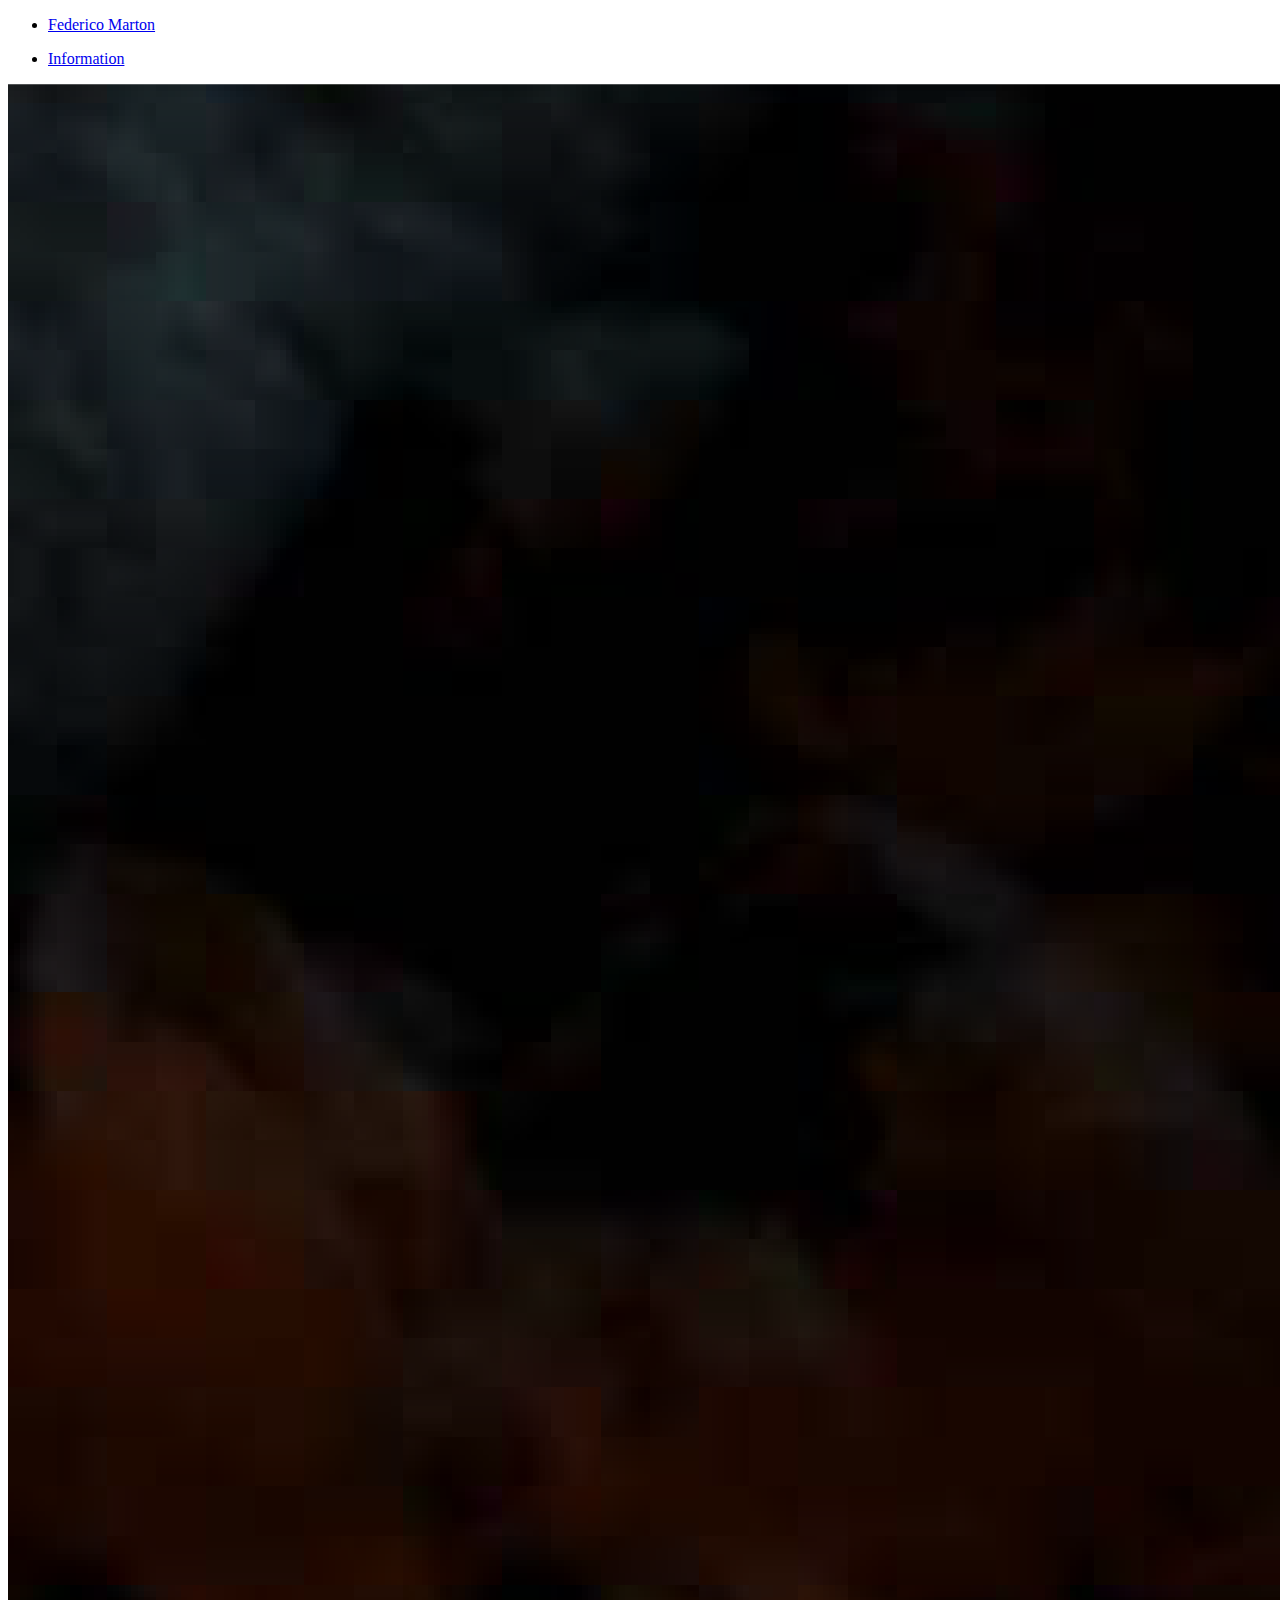
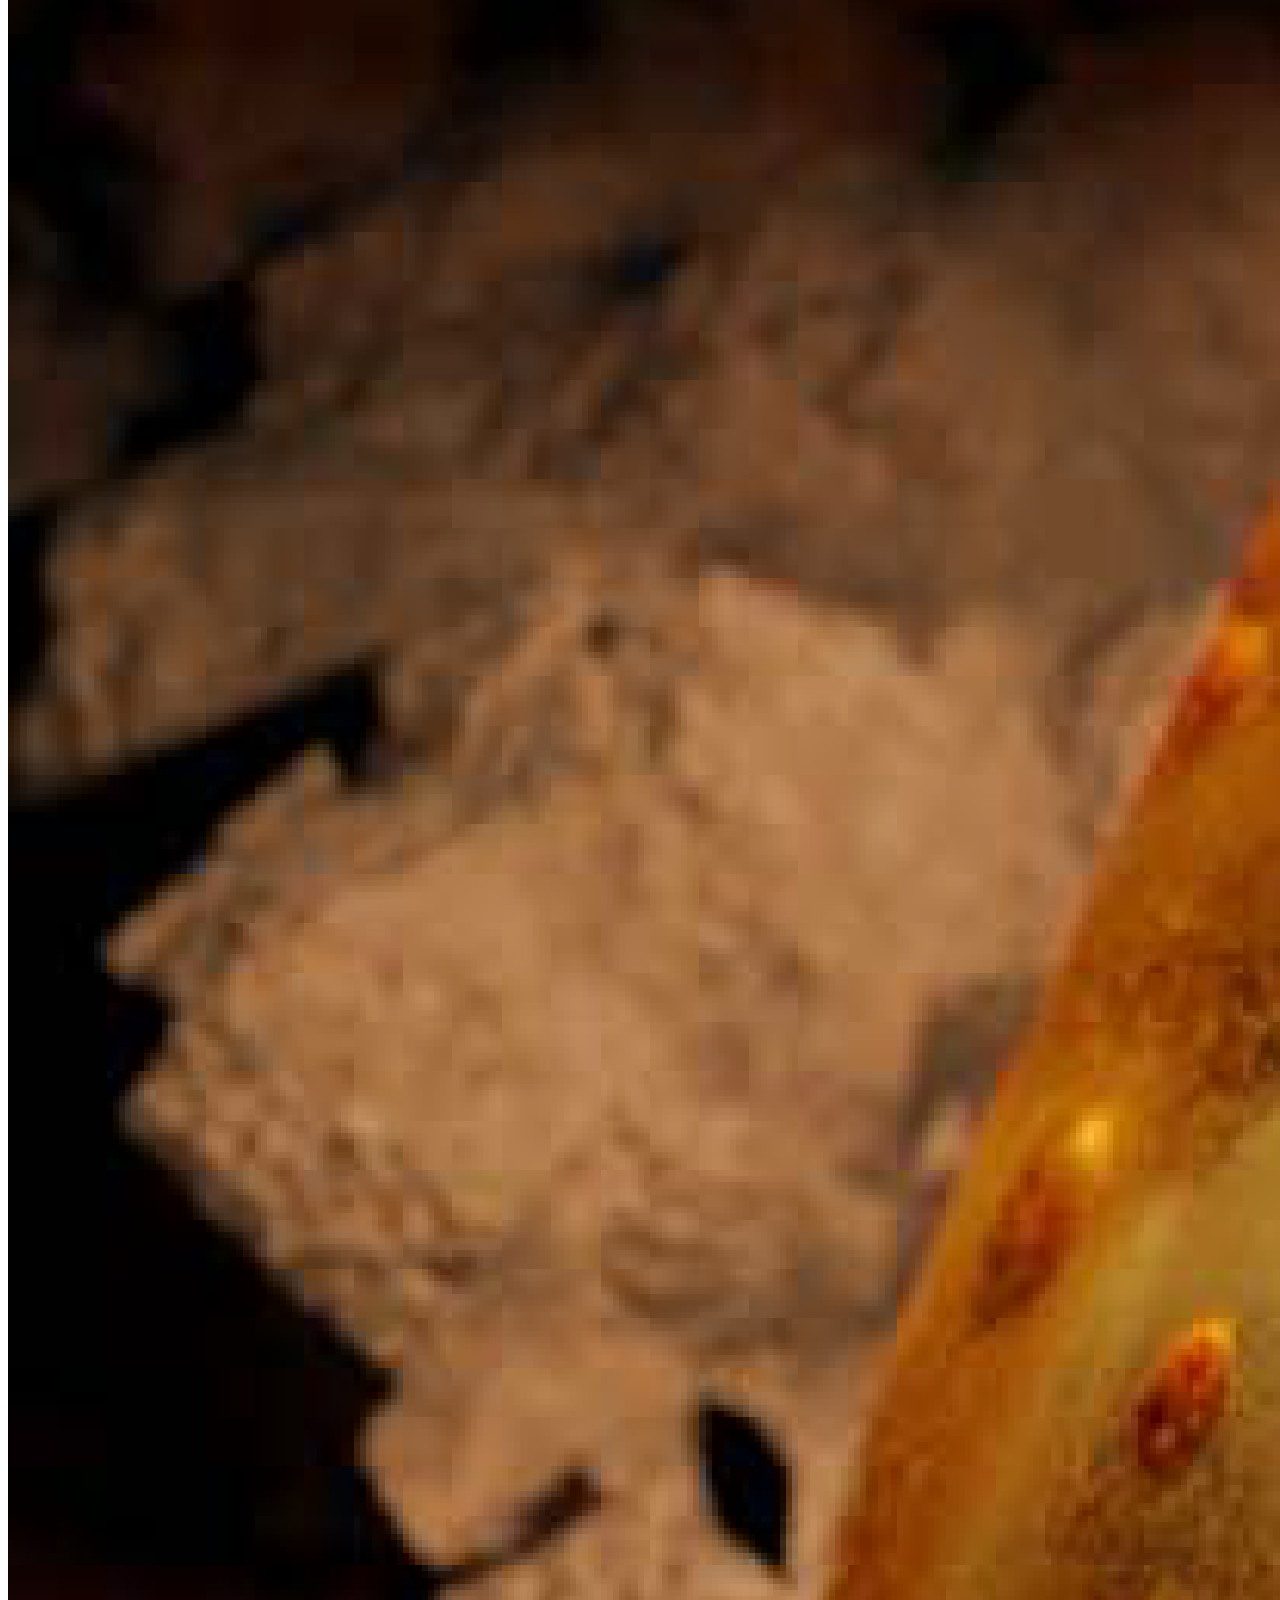
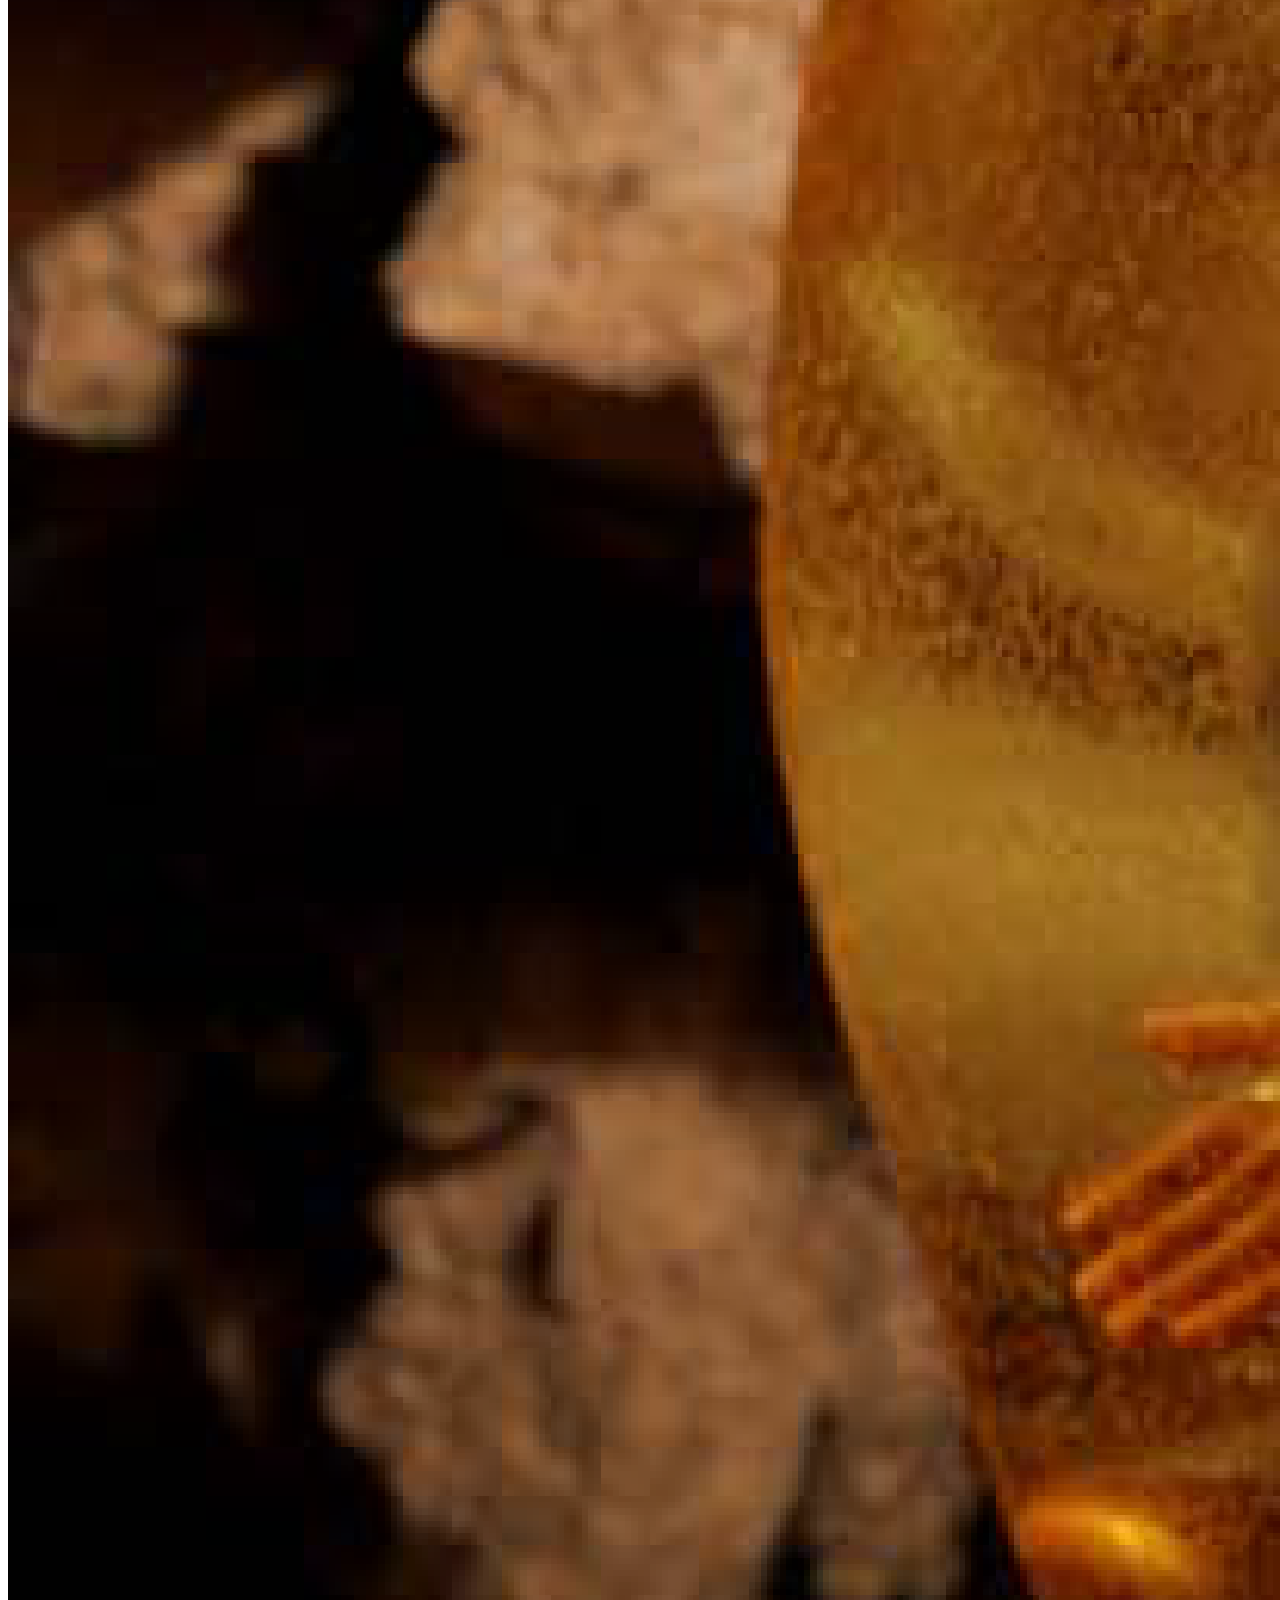
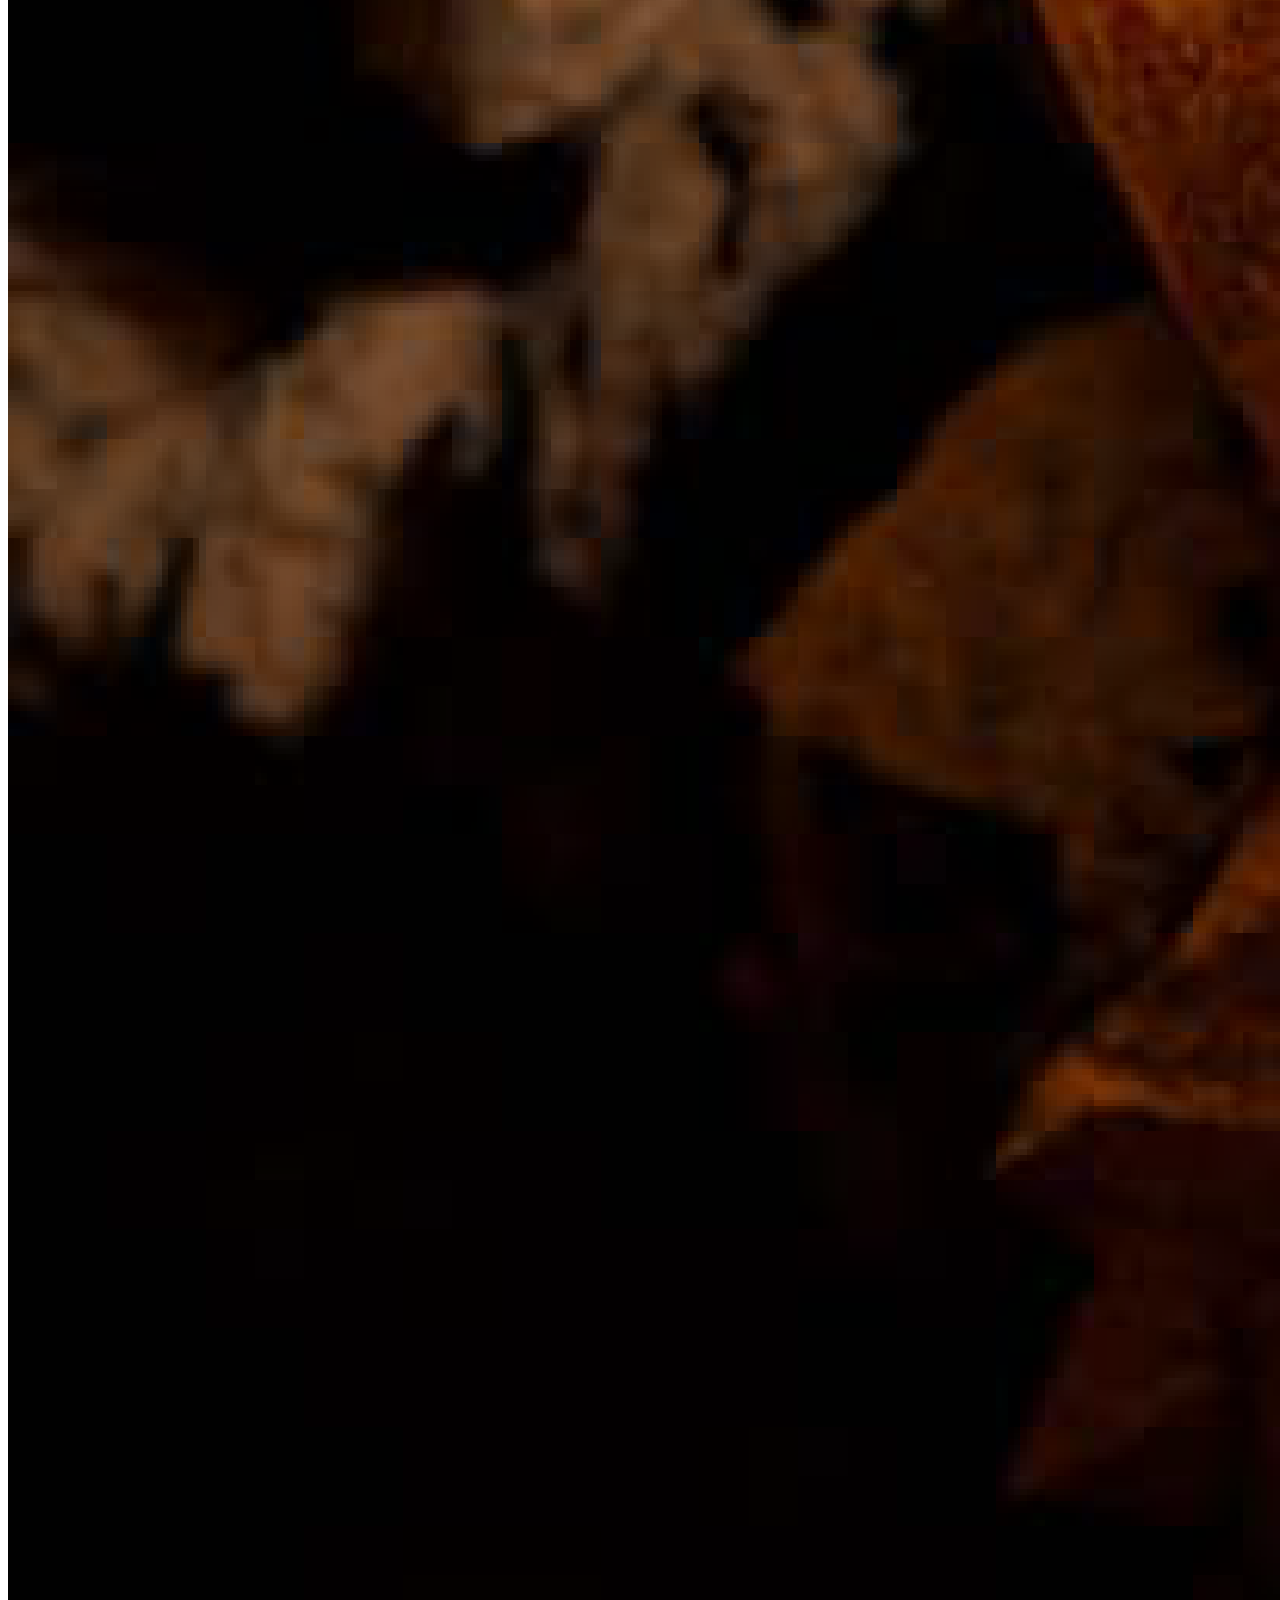
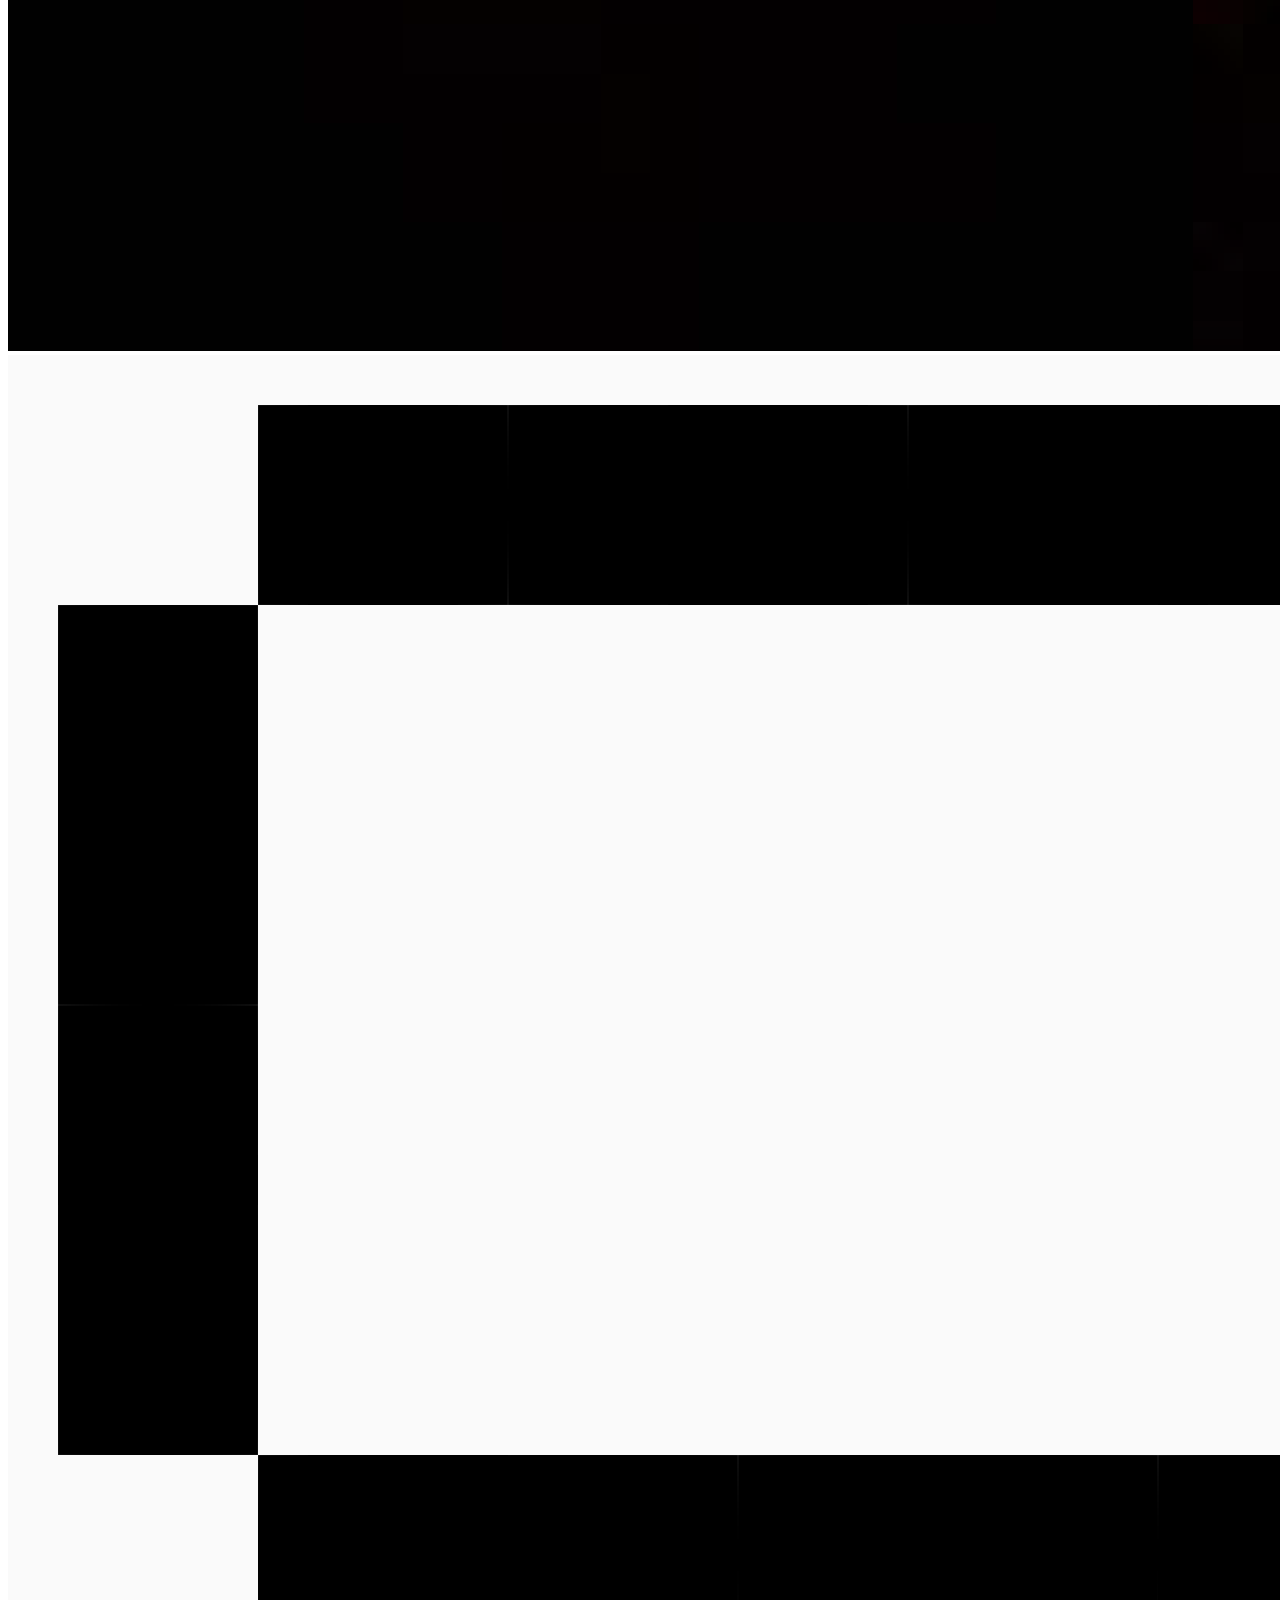
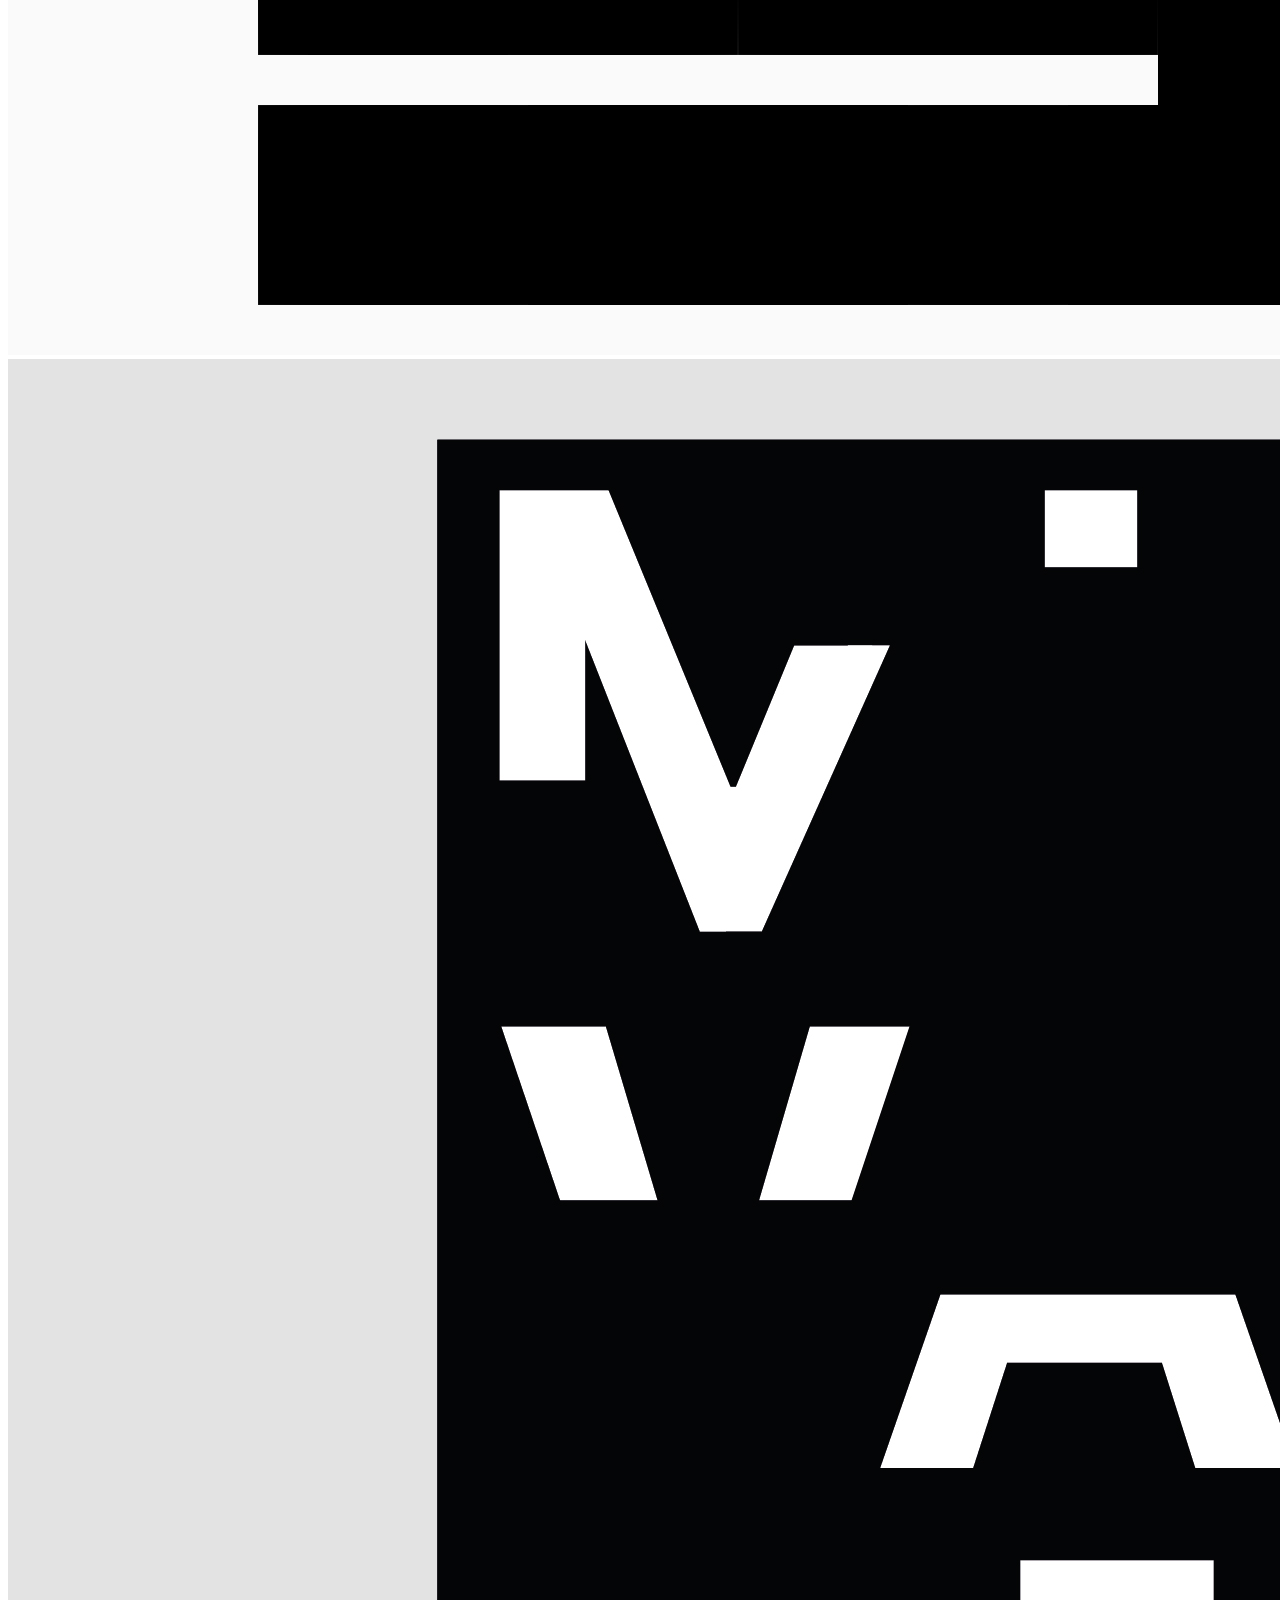
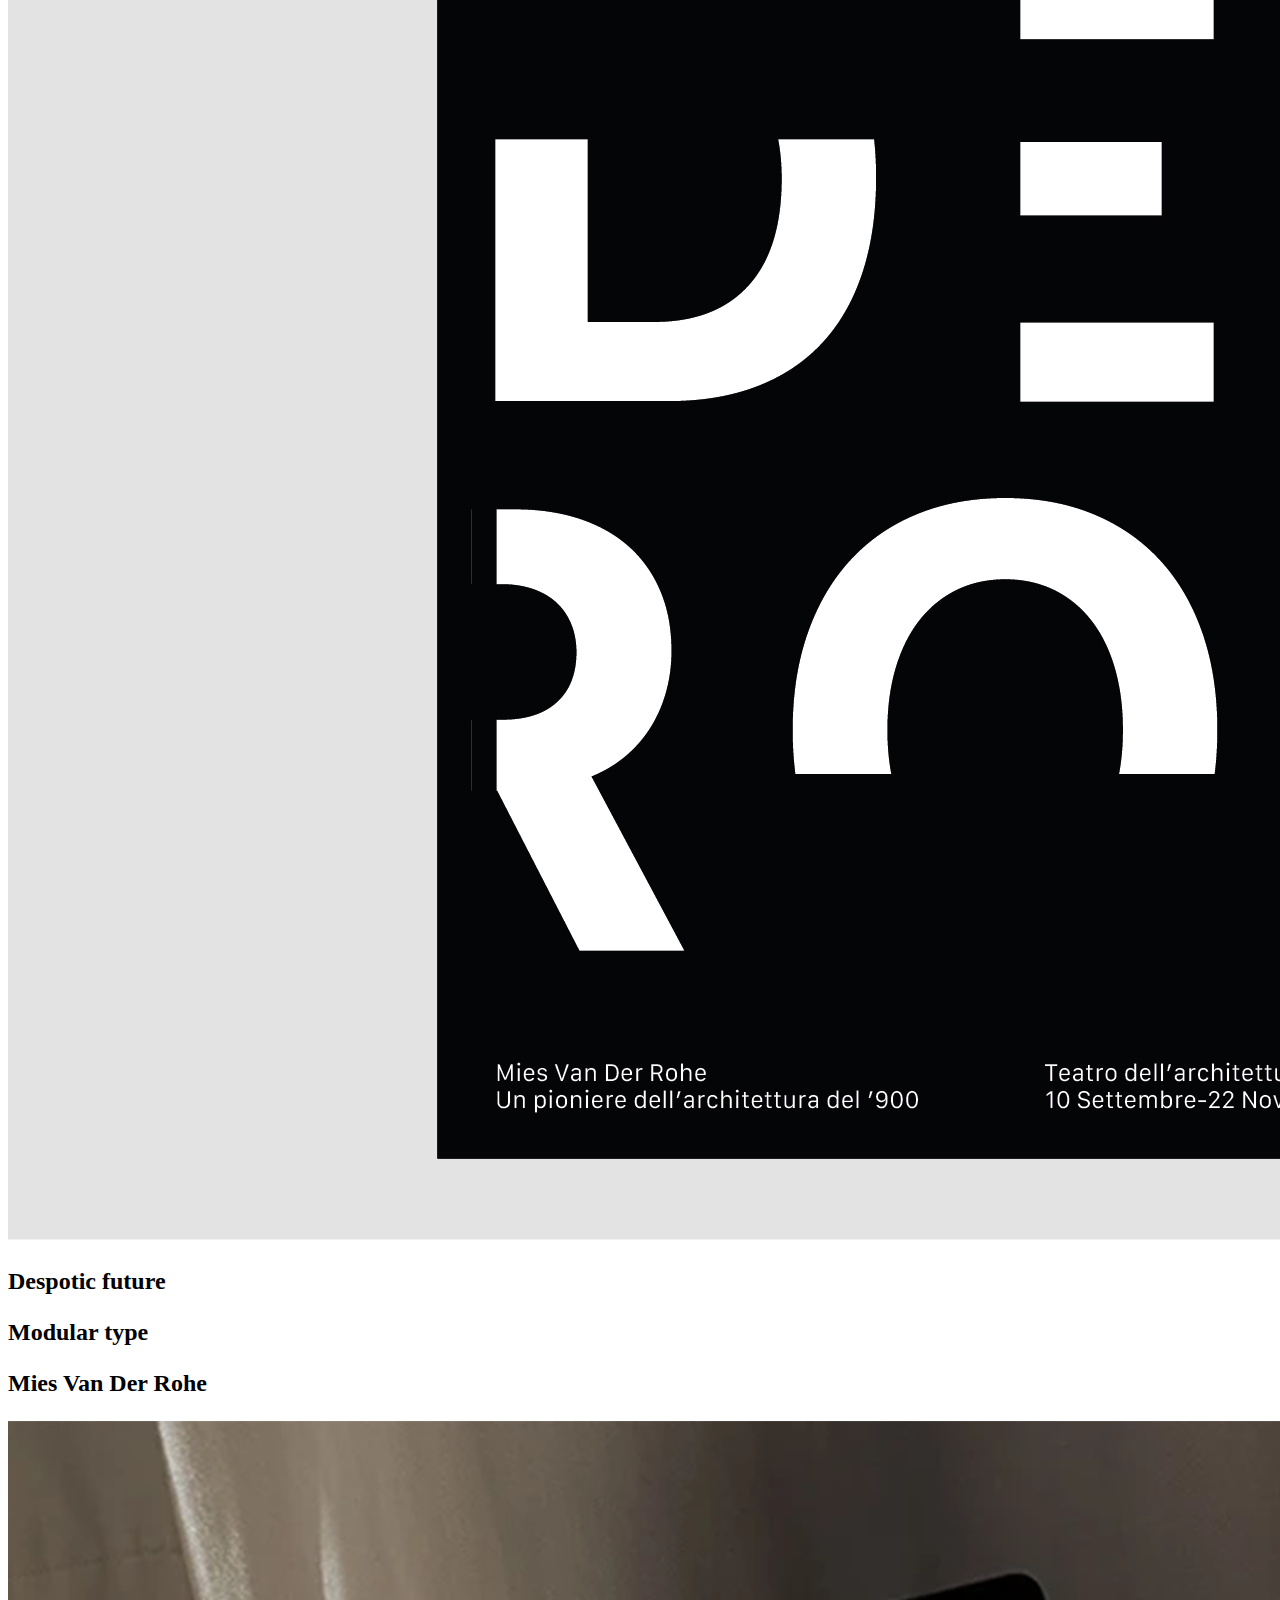
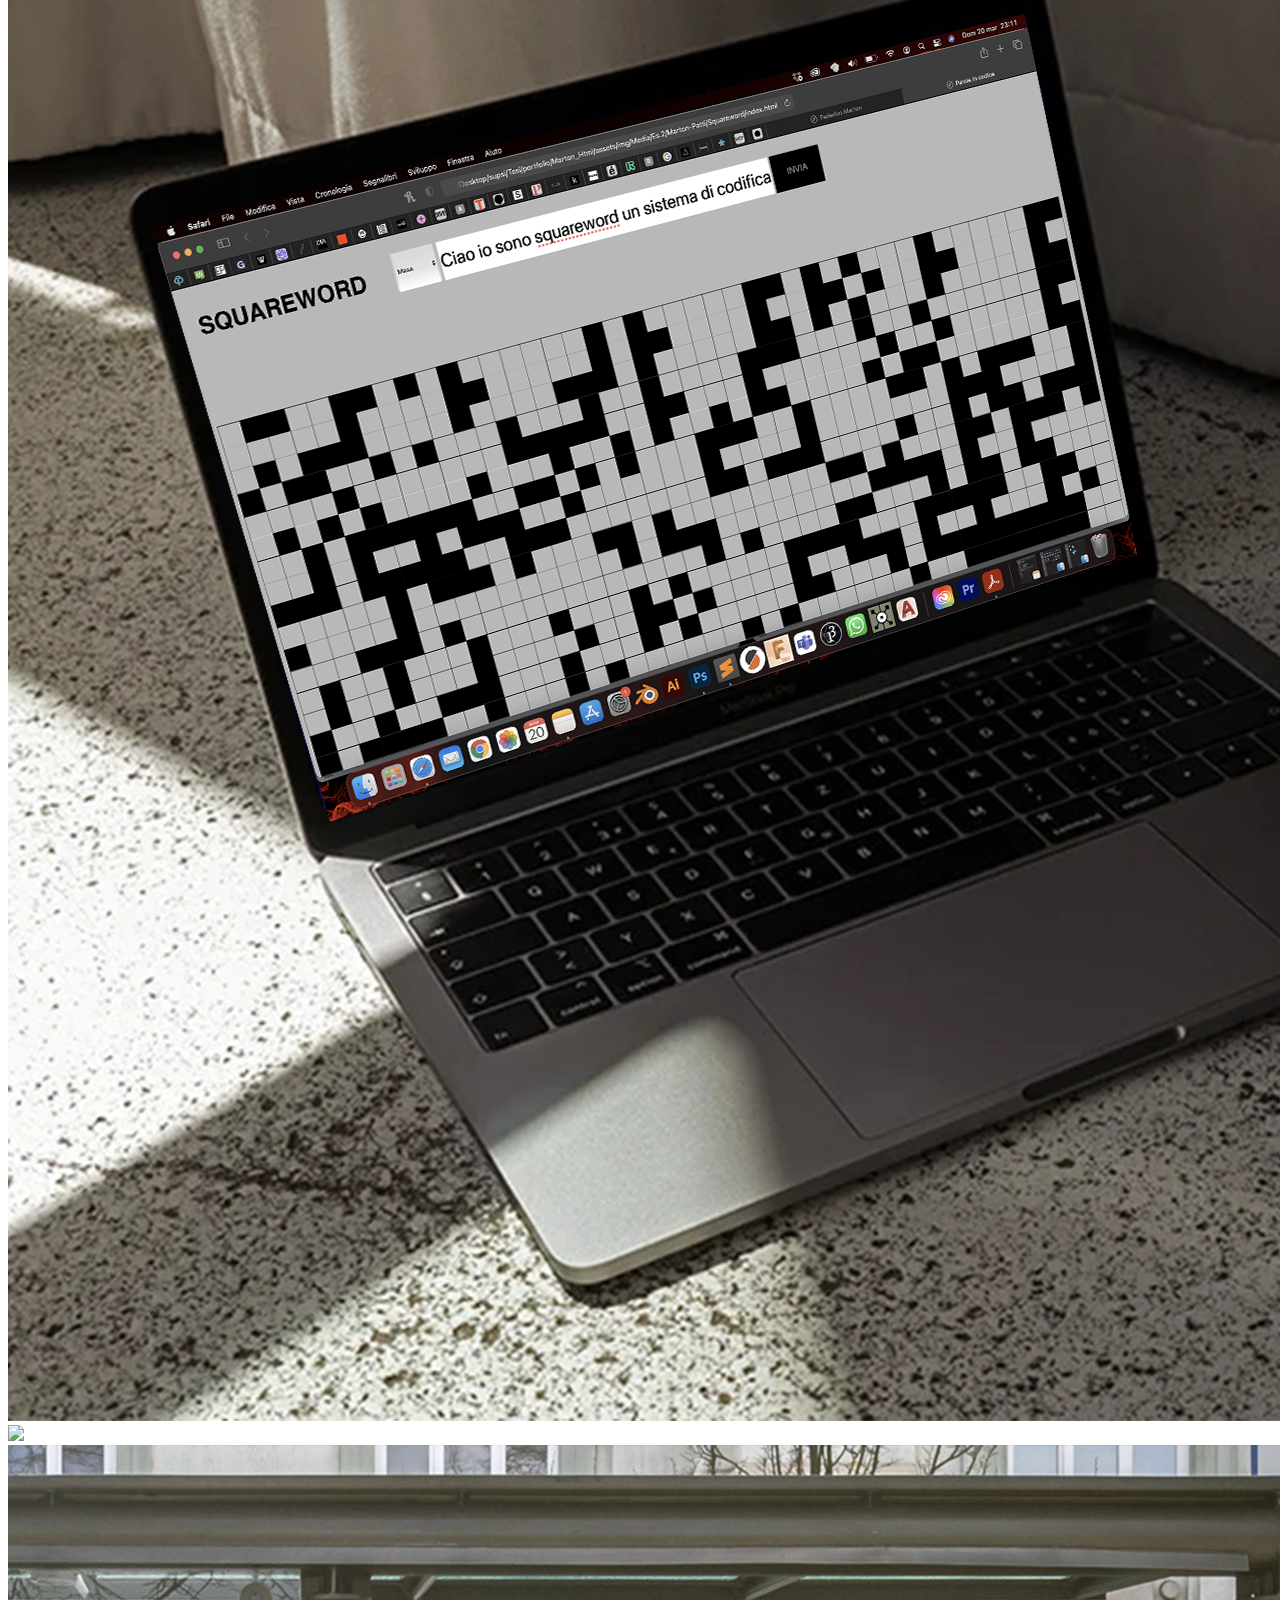
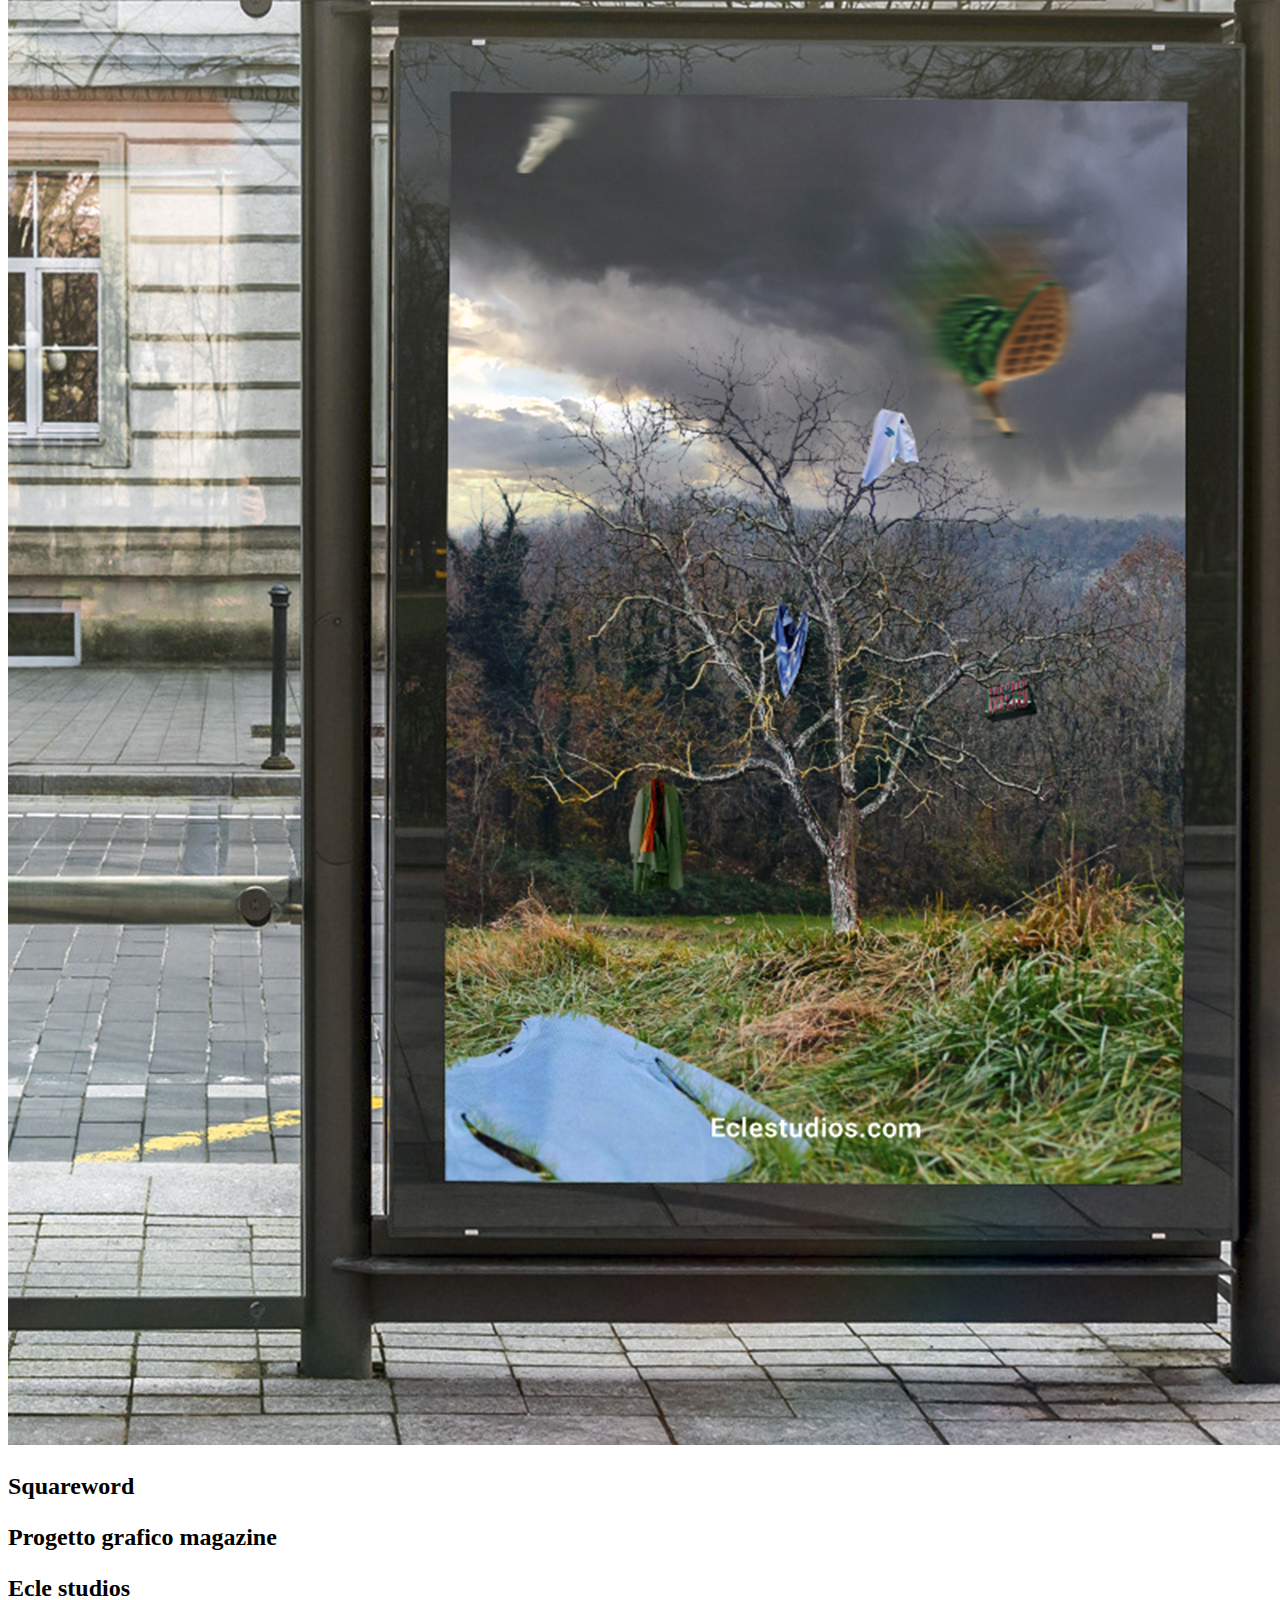
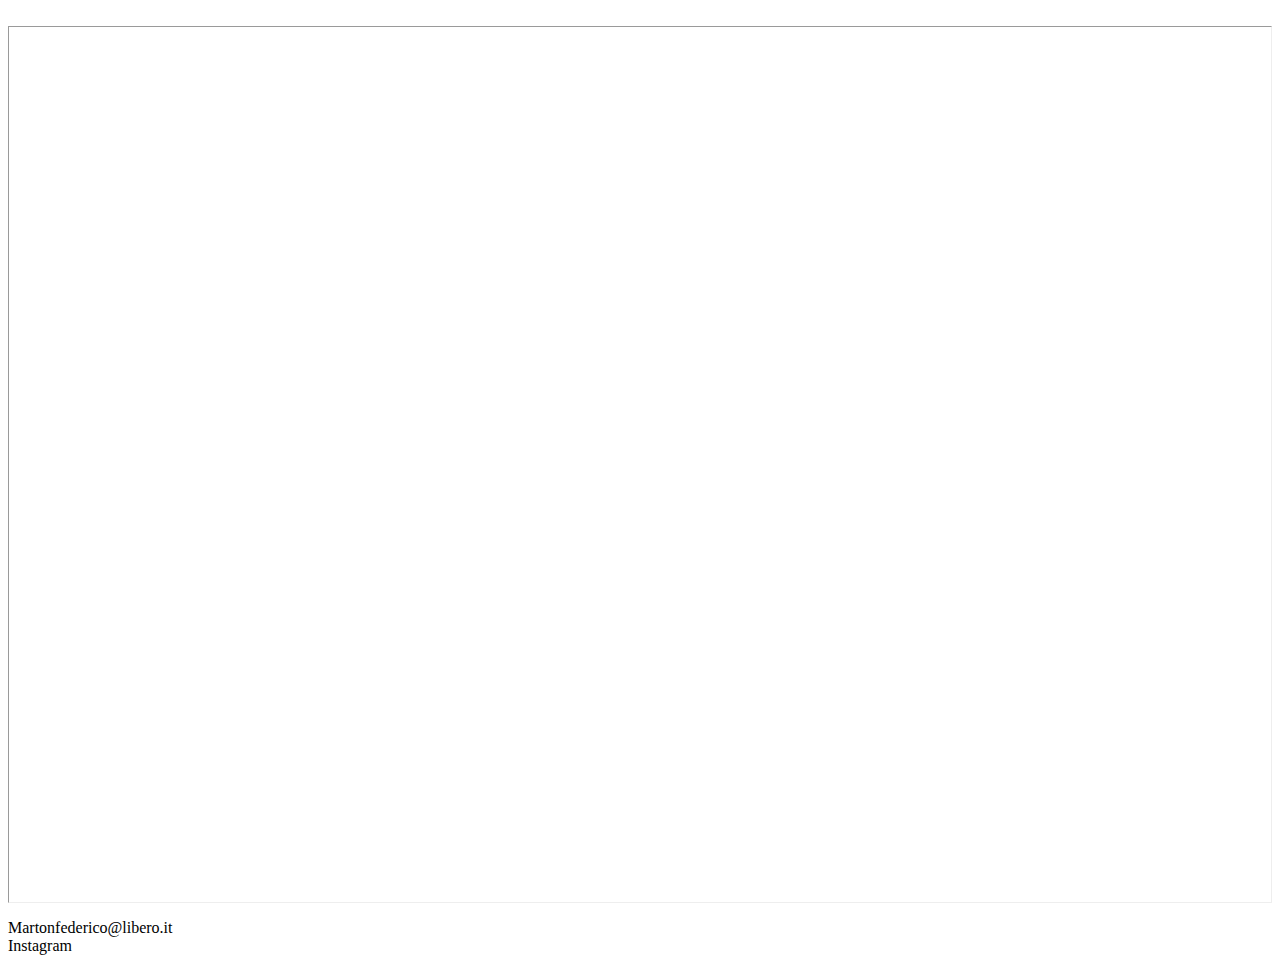
==== index.html @ 77fde2fe "inserisco nuovamente i file" ====
<!DOCTYPE html>
<html lang="it">
<head>
	<meta charset="utf-8">
	<meta name="descriprion" content="LIS">
	<meta autor="author" content="Federico Marton">
	<meta name="Keywords" content="html, css">
	
	<title>Federico Marton</title>

	<link rel="Stylesheet" type="text/css" href="Style.css">
</head>
<body>

<!-- nav=Barra di navigazione -->
<nav>
		<ul class="top-nav">
		<li><a href="index.html">Federico Marton</a></li>
		</ul>

		<ul class="top-nav">
		<li><a href="#footer">Information</a></li>
		</ul>




</nav>


<div class="Griglia-contenitore">

<div class="box1"><a href="Progetto Robin 3d.html"><img src="assets/img/300ppi/Asset 5.png"></a>
</div>

<div class="box2"><a href="Variable font.html"><img class="immagine1" src="assets/img/300ppi/G.png"></a>
</div>

<div class="box3"><a href="Mies van der rohe.html"><img class="immagine1" src="assets/img/300ppi/Asset 6.jpg"></a>
</div>

<h2>
		<p>Despotic future</p>
</h2>

<h2>
		<p>Modular type</p>
</h2>

<h2>
		<p>Mies Van Der Rohe</p>
</h2>




<div class="box4"><a href="Squareword.html"><img src="assets/img/300ppi/Asset 9.png"></a>
</div>

<div class="box5"><a href="Progetto grafico.html"><img src="assets/img/300ppi/Asset 13.png"></a>
</div>


<div class="box6"><a href="Ecle.html"><img src="assets/img/300ppi/Asset 8.png"></a>
</div>

<h2>
		<p>Squareword</p>
</h2>

<h2>
		<p>Progetto grafico magazine</p>
</h2>

<h2>
		<p>Ecle studios</p>
</h2>
	</div>

<footer>
		
	<div>

<hr size="877">
	<div class="footer"> 
		<p> 
			Martonfederico@libero.it <br> Instagram 
		</p> 
	</div>

	</footer>



</body>

</div>

</html>
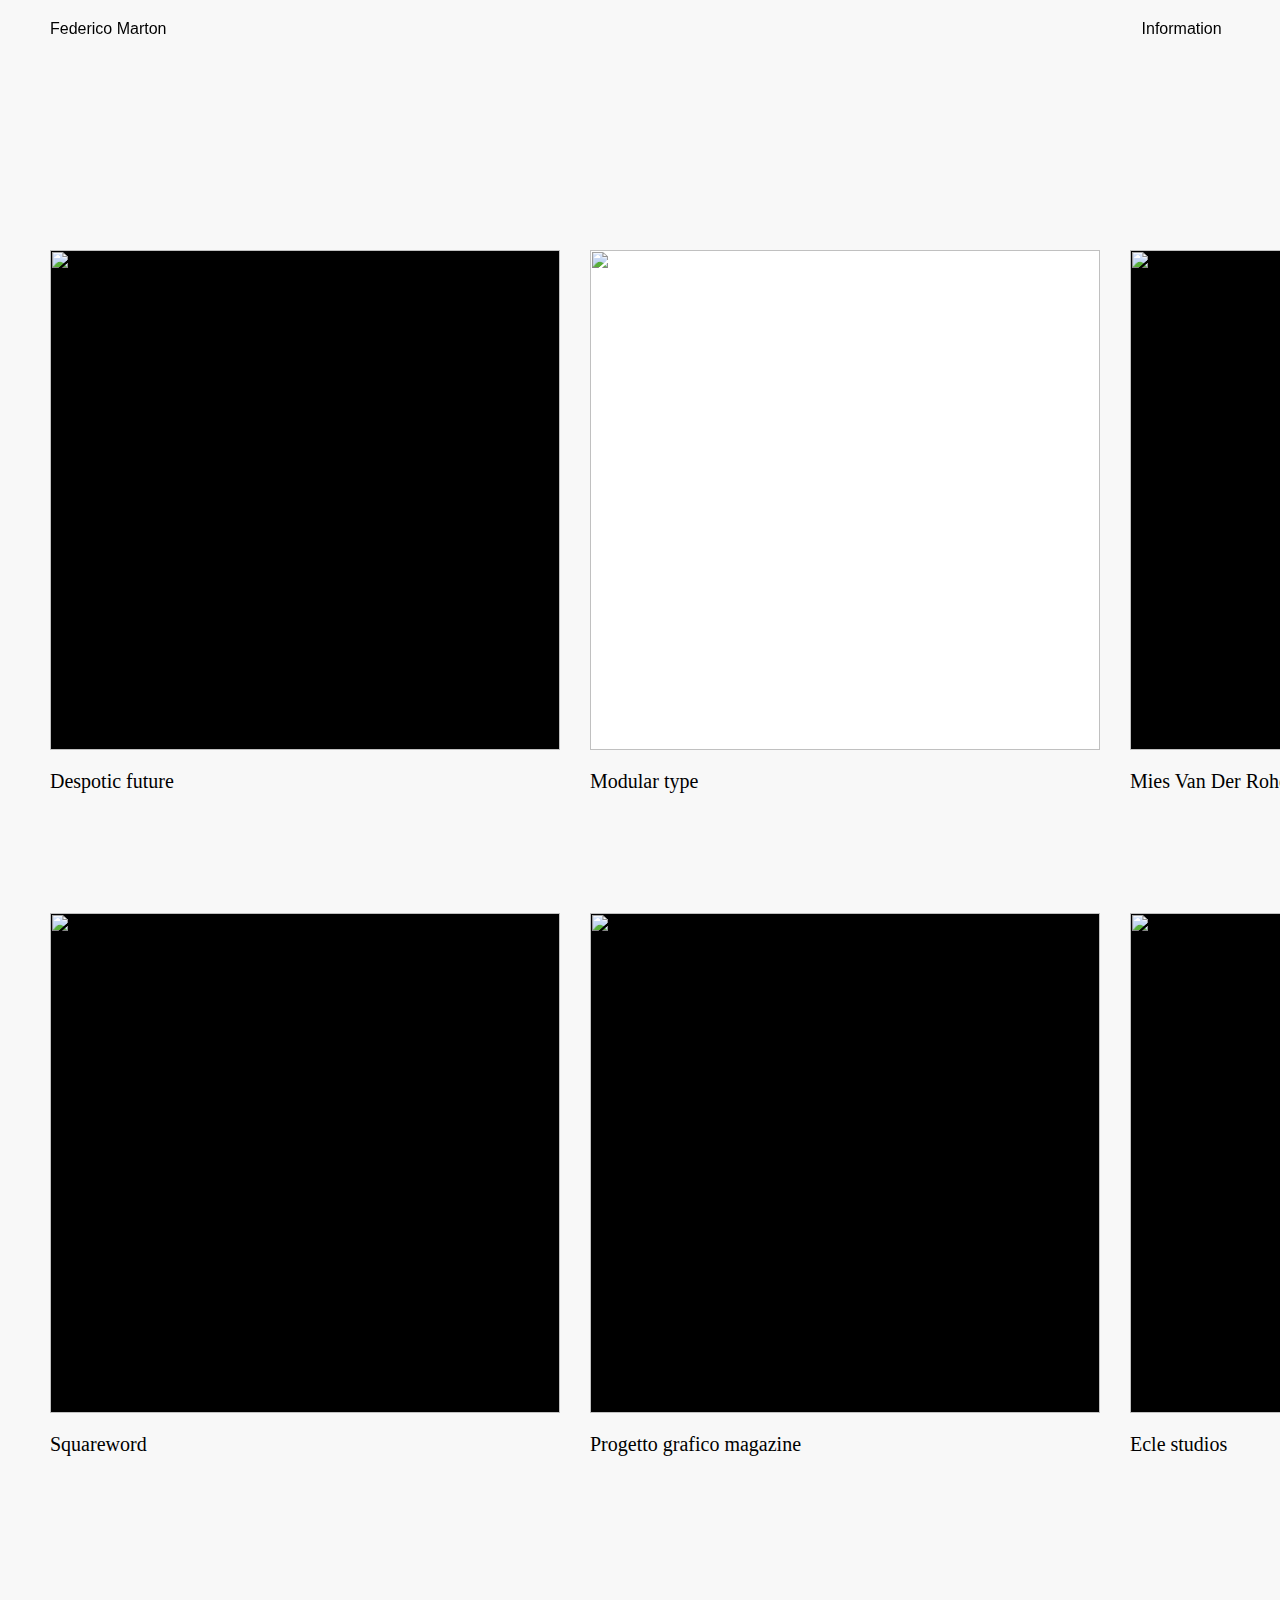
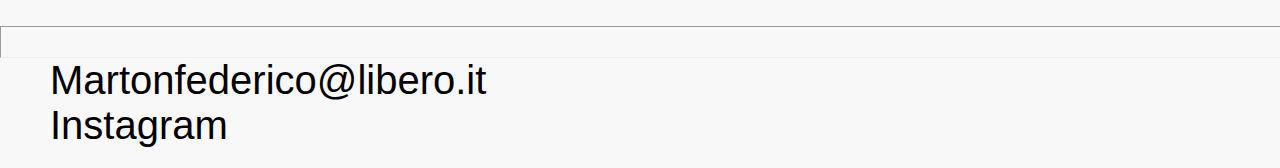
==== commit 71950e32: "tolgo2" ====
--- a/index.html
+++ b/index.html
@@ -8,7 +8,7 @@
 	
 	<title>Federico Marton</title>
 
-	<link rel="Stylesheet" type="text/css" href="Style.css">
+	<link rel="Stylesheet" type="text/css" href="style.css">
 </head>
 <body>
 
--- a/style.css
+++ b/style.css
@@ -0,0 +1,453 @@
+/*barra di navigazione*/
+body{
+	background-color: #F8F8F8;
+}
+
+img{
+	width: 510px;
+	height: 500px;
+	padding-right: 0px;
+	padding-left: 0px;
+	margin-top: 0px;
+}
+
+hr{
+	width: 877%;
+	height: 1px;
+	background-color: none;
+	display: flex;
+	padding-bottom: 10px;
+	padding-top: 20px;
+	margin-top: 100px;
+}
+
+*{
+	box-sizing: border-box;
+	margin: 0;
+	padding: 0;
+}
+
+li, a, button {
+	font-family: helvetica, san-serif;
+	font-weight: 500;
+	font-size: 16px;
+	color: black;
+	text-decoration: none;
+	
+}
+
+nav{
+	display: flex;
+	justify-content: space-between;
+	align-items: center;
+	padding: 20px 3%;
+	padding-left: 30px;
+	position: fixed;
+	width: 100%;
+}
+
+.top-nav{
+	list-style: none;
+}
+
+.top-nav li{
+	display: inline-block;
+	padding: 0px 20px;
+}
+
+.top-nav li a {
+	transition: all 0.3s ease 0s;
+}
+
+.top-nav li a:hover {
+	color: none;
+}
+
+button {
+	background-color: transparent;
+	color: black;
+	border: none;
+	border-radius: 0px;
+	cursor: pointer;
+	padding-left: 300px;
+}
+
+.Griglia-contenitore {
+padding: 50px;
+margin-top: 0px;
+/*STABILIRE CHE ESISTE UNA GRIGLIA*/
+display: grid;
+/*NUMERO E LARGHEZZA DELLE COLONNE*/
+grid-template-columns: repeat(3, 1fr);
+grid-column-gap: 30px;
+
+}
+
+.Griglia-cella{
+	padding: 30px;
+	/*outline: 1px solid white;*/
+}
+
+h2{
+	font-family: helvetica light, san-serif;
+	font-weight: 500;
+	font-size: 20px;
+	color: black;
+	text-decoration: none;
+	padding-top: 20px;
+	padding-bottom: 20px;
+}
+
+.box1{
+	
+	height: 500px;
+	background-color: black;
+	margin-top: 200px; 
+	
+}
+
+.box2{
+	grid-column: 2/3;
+	height: 500px;
+	background-color: white;  
+	margin-top: 200px;	
+}
+
+.box3{
+	grid-column: 3/4;
+	height: 500px;
+	background-color: black; 
+	margin-top: 200px;	
+}
+
+.box4{
+	
+	height: 500px;
+	background-color: black;
+	margin-top: 100px; 
+	
+}
+
+.box5{
+	grid-column: 2/3;
+	height: 500px;
+	background-color: black;  
+	margin-top: 100px;	
+}
+
+.box6{
+	grid-column: 3/4;
+	height: 500px;
+	background-color: black; 
+	margin-top: 100px;	
+}
+
+.box6{
+	grid-column: 3/4;
+	height: 500px;
+	background-color: black; 
+	margin-top: 100px;	
+}
+
+
+
+.box7{
+	grid-column: 1/2;
+	height: 500px;
+	background-color: black; 
+	margin-top: 100px;	
+}
+
+.box8{
+	grid-column: 2/3;
+	height: 500px;
+	background-color: black; 
+	margin-top: 100px;	
+}
+
+.box9{
+	grid-column: 3/4;
+	height: 500px;
+	background-color: black; 
+	margin-top: 100px;	
+}
+
+
+
+.img1{
+	height: 900px;
+	padding-bottom: none;
+}
+
+.box10{
+	grid-column: 2/3;
+	height: 900px;
+	background-color: black; 
+	margin-top: 900px;	
+}
+
+.tp1{
+	grid-column: 1/2;
+	position: fixed;
+	display: inline-block;
+	padding-top: 300px;
+	overflow: hidden;
+}
+
+.tp2{
+	grid-column: 2/4;
+	position: fixed;
+	display: inline-block;
+	font-size: 30px;
+	padding-top: 300px;
+}
+
+
+
+
+
+
+
+
+.tp1{
+	grid-column: 1/1;
+	display: inline-block;
+	padding-top: 300px;
+	padding-left: 0px;
+}
+
+.tp2{
+	grid-column: 2/3;
+	padding-right: 55px;
+	display: inline-block;
+	font-size: 30px;
+	padding-top: 300px;
+}
+
+.img2{
+	height: 350px;
+	width: 350px;
+}
+
+.box11{
+	grid-column: 1/2;
+	height: 0px;
+	width: 0px;
+	background-color: black; 
+	margin-top: 900px;
+	border: none;
+}
+
+
+.img3{
+	height: 300px;
+	width: 300px;
+}
+
+.box12{
+	padding-top: 400px;
+	padding-left: 0px;
+	grid-column: 1/2;
+	height: 100px;
+	width: 100px;
+	background-color: none; 
+	margin-top: 0px;	
+	border: none;
+}
+
+.img4{
+	height: 200px;
+	width: 200px;
+}
+
+.box13{
+	padding-top: 0px;
+	padding-left: 100px;
+	grid-column: 3/4;
+	height: 200px;
+	width: 200px;
+	background-color: none; 
+	margin-top: 0px;	
+	border: none;
+}
+
+.img5{
+	height: 300px;
+	width: 300px;
+}
+
+.box14{
+	padding-top: 0px;
+	padding-left: 400px;
+	grid-column: 2/3;
+	height: 200px;
+	width: 200px;
+	background-color: none; 
+	margin-top: 0px;	
+	border: none;
+}
+
+.img6{
+	height: 200px;
+	width: 200px;
+}
+
+.box15{
+	
+	padding-left: 0px;
+	grid-column: 2/2;
+	height: 200px;
+	width: 200px;
+	background-color: none; 
+	margin-top: 150px;	
+	border: none;
+}
+
+.img7{
+	height: 300px;
+	width: 300px;
+}
+
+.box16{
+	
+	padding-left: 0px;
+	grid-column: 1/1;
+	height: 200px;
+	width: 200px;
+	background-color: none; 
+	margin-top: 100px;	
+	border: none;
+}
+
+.img8{
+	height: 400px;
+	width: 400px;
+}
+
+.box17{
+	
+	padding-left: 0px;
+	grid-column: 2/2;
+	height: 200px;
+	width: 200px;
+	background-color: none; 
+	margin-top: 500px;	
+	border: none;
+}
+
+.img9{
+	height: 300px;
+	width: 300px;
+}
+
+.box18{
+	
+	padding-left: 150px;
+	grid-column: 3/4;
+	height: 200px;
+	width: 200px;
+	background-color: none; 
+	margin-top: 150px;	
+	border: none;
+}
+
+.img10{
+	height: 200px;
+	width: 200px;
+}
+
+.box19{
+	
+	padding-left: 0px;
+	grid-column: 3/3;
+	height: 200px;
+	width: 200px;
+	background-color: none; 
+	margin-top: 500px;	
+	border: none;
+}
+
+
+
+.img11{
+	height: 800px;
+	width: 570px;
+	background-color: white;
+}
+.box20{
+	grid-column: 2/3;
+	height: 900px;
+	width: 200px;
+	background-color: white; 
+	margin-top: 850px;
+}
+
+
+.img12{
+	height: 800px;
+	width: 1100px;
+	background-color: none;
+}
+.box21{
+	grid-column: 1/2;
+	height: 900px;
+	width: 200px;
+	padding-left: 300px;
+	background-color: none; 
+	margin-top: 700px;
+}
+
+
+.img13{
+	height: 800px;
+	width: 550px;
+	background-color: none;
+}
+.box22{
+	grid-column: 2/2;
+	height: 900px;
+	width: 200px;
+	padding-left: 0px;
+	background-color: none; 
+	margin-top: 1000px;
+}
+
+
+
+.box23{
+	grid-column: 1/2;
+	height: 900px;
+	width: 200px;
+	padding-left: 300px;
+	background-color: none; 
+	margin-top: 900px;
+}
+
+.box24{
+	grid-column: 1/2;
+	height: 900px;
+	width: 200px;
+	padding-left: 300px;
+	background-color: none; 
+	margin-top: 200px;
+}
+
+.hr2{
+	width: 877%;
+	height: 1px;
+	background-color: none;
+	display: flex;
+	margin-top: 50px;
+}
+
+.footer{
+	padding: 0px;
+	grid-column: 1/2;
+	color: black;	
+	font-family: helvetica, light;
+	font-size: 40px;
+	padding-left: 50px;
+	margin-bottom: 20px;
+}
+
+
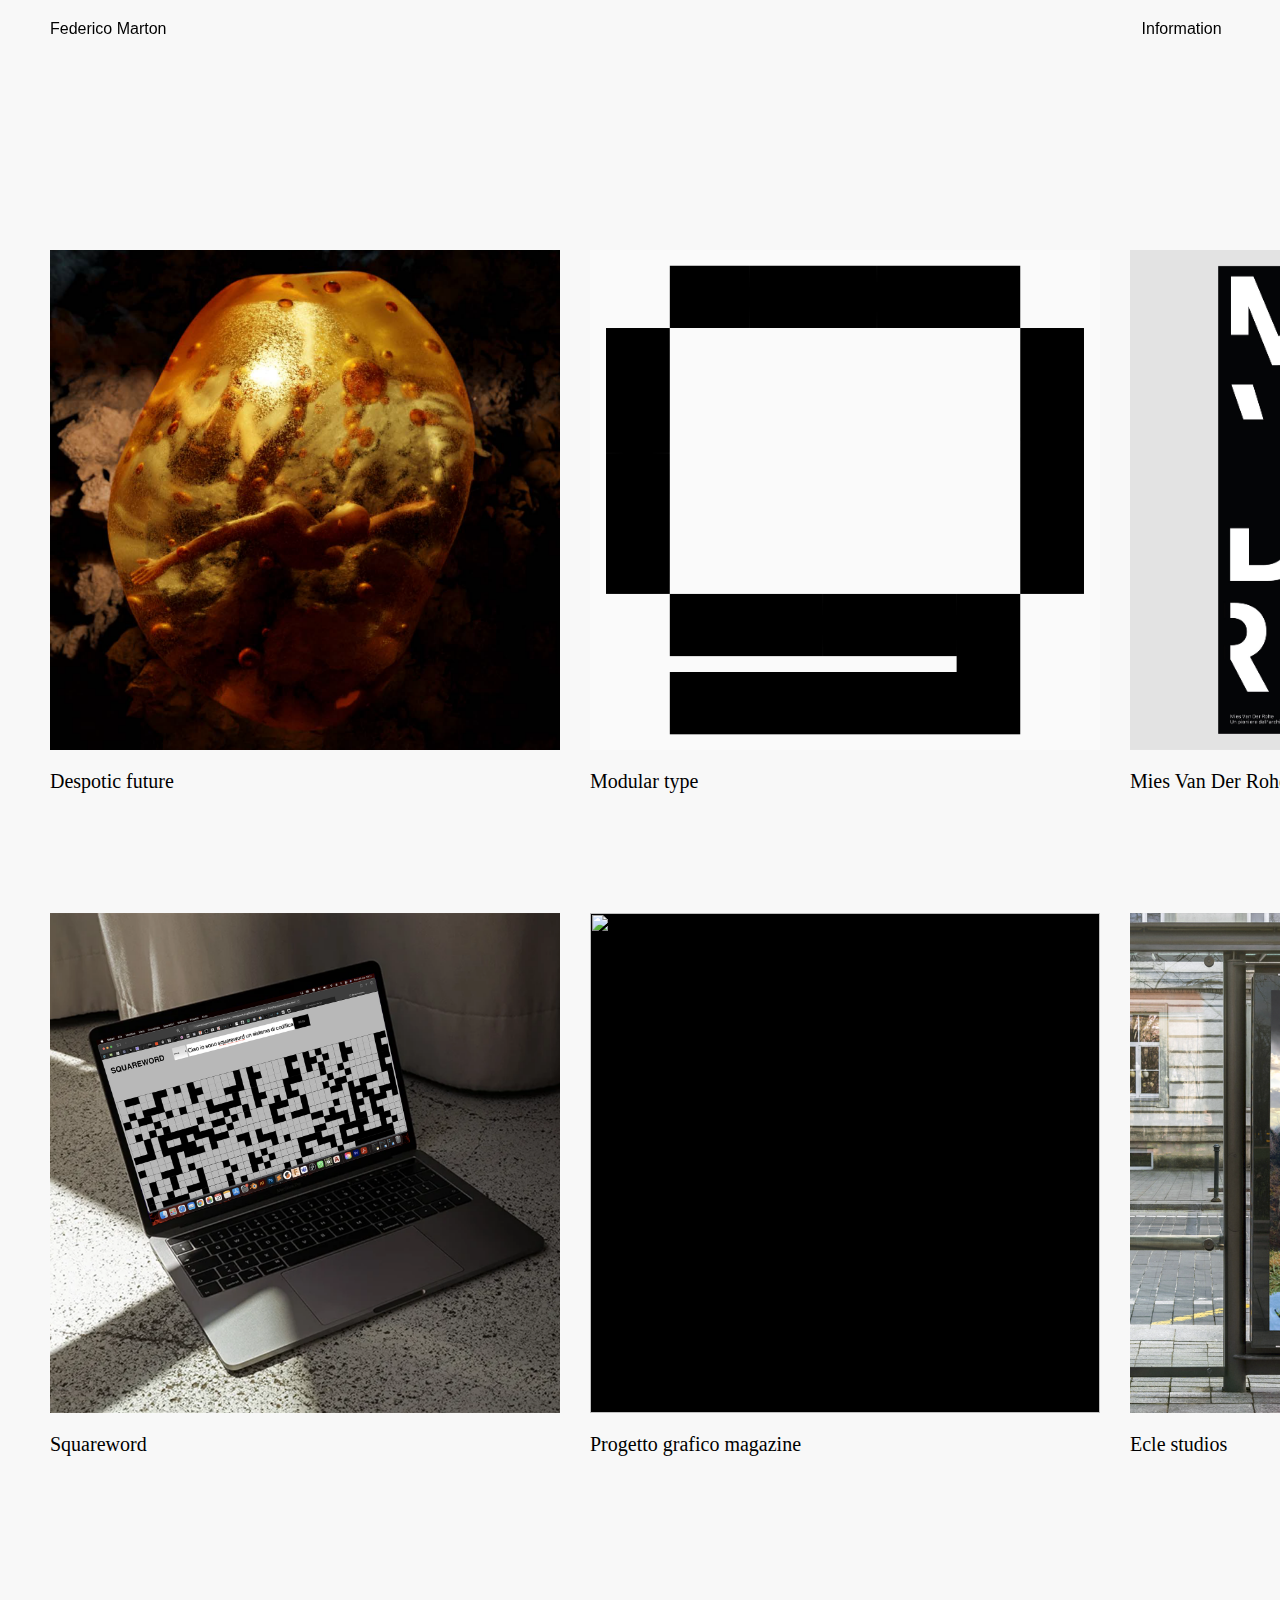
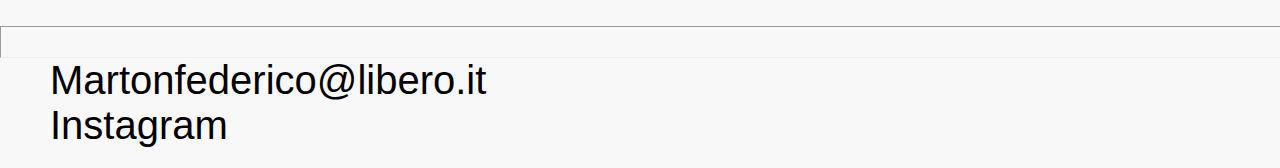
==== commit 5cdeeb05: "4" ====
--- a/index.html
+++ b/index.html
@@ -30,13 +30,13 @@
 
 <div class="Griglia-contenitore">
 
-<div class="box1"><a href="Progetto Robin 3d.html"><img src="assets/img/300ppi/Asset 5.png"></a>
+<div class="box1"><a href="progetto_robin_3d.html"><img src="asset/asset5.png"></a>
 </div>
 
-<div class="box2"><a href="Variable font.html"><img class="immagine1" src="assets/img/300ppi/G.png"></a>
+<div class="box2"><a href="variable_font.html"><img class="immagine1" src="asset/g.png"></a>
 </div>
 
-<div class="box3"><a href="Mies van der rohe.html"><img class="immagine1" src="assets/img/300ppi/Asset 6.jpg"></a>
+<div class="box3"><a href="mies_van_der_rohe.html"><img class="immagine1" src="asset/asset6.jpg"></a>
 </div>
 
 <h2>
@@ -54,14 +54,14 @@
 
 
 
-<div class="box4"><a href="Squareword.html"><img src="assets/img/300ppi/Asset 9.png"></a>
+<div class="box4"><a href="squareword.html"><img src="asset/asset9.png"></a>
 </div>
 
-<div class="box5"><a href="Progetto grafico.html"><img src="assets/img/300ppi/Asset 13.png"></a>
+<div class="box5"><a href="progetto_grafico.html"><img src="asset/asset13.png"></a>
 </div>
 
 
-<div class="box6"><a href="Ecle.html"><img src="assets/img/300ppi/Asset 8.png"></a>
+<div class="box6"><a href="ecle.html"><img src="asset/asset8.png"></a>
 </div>
 
 <h2>
